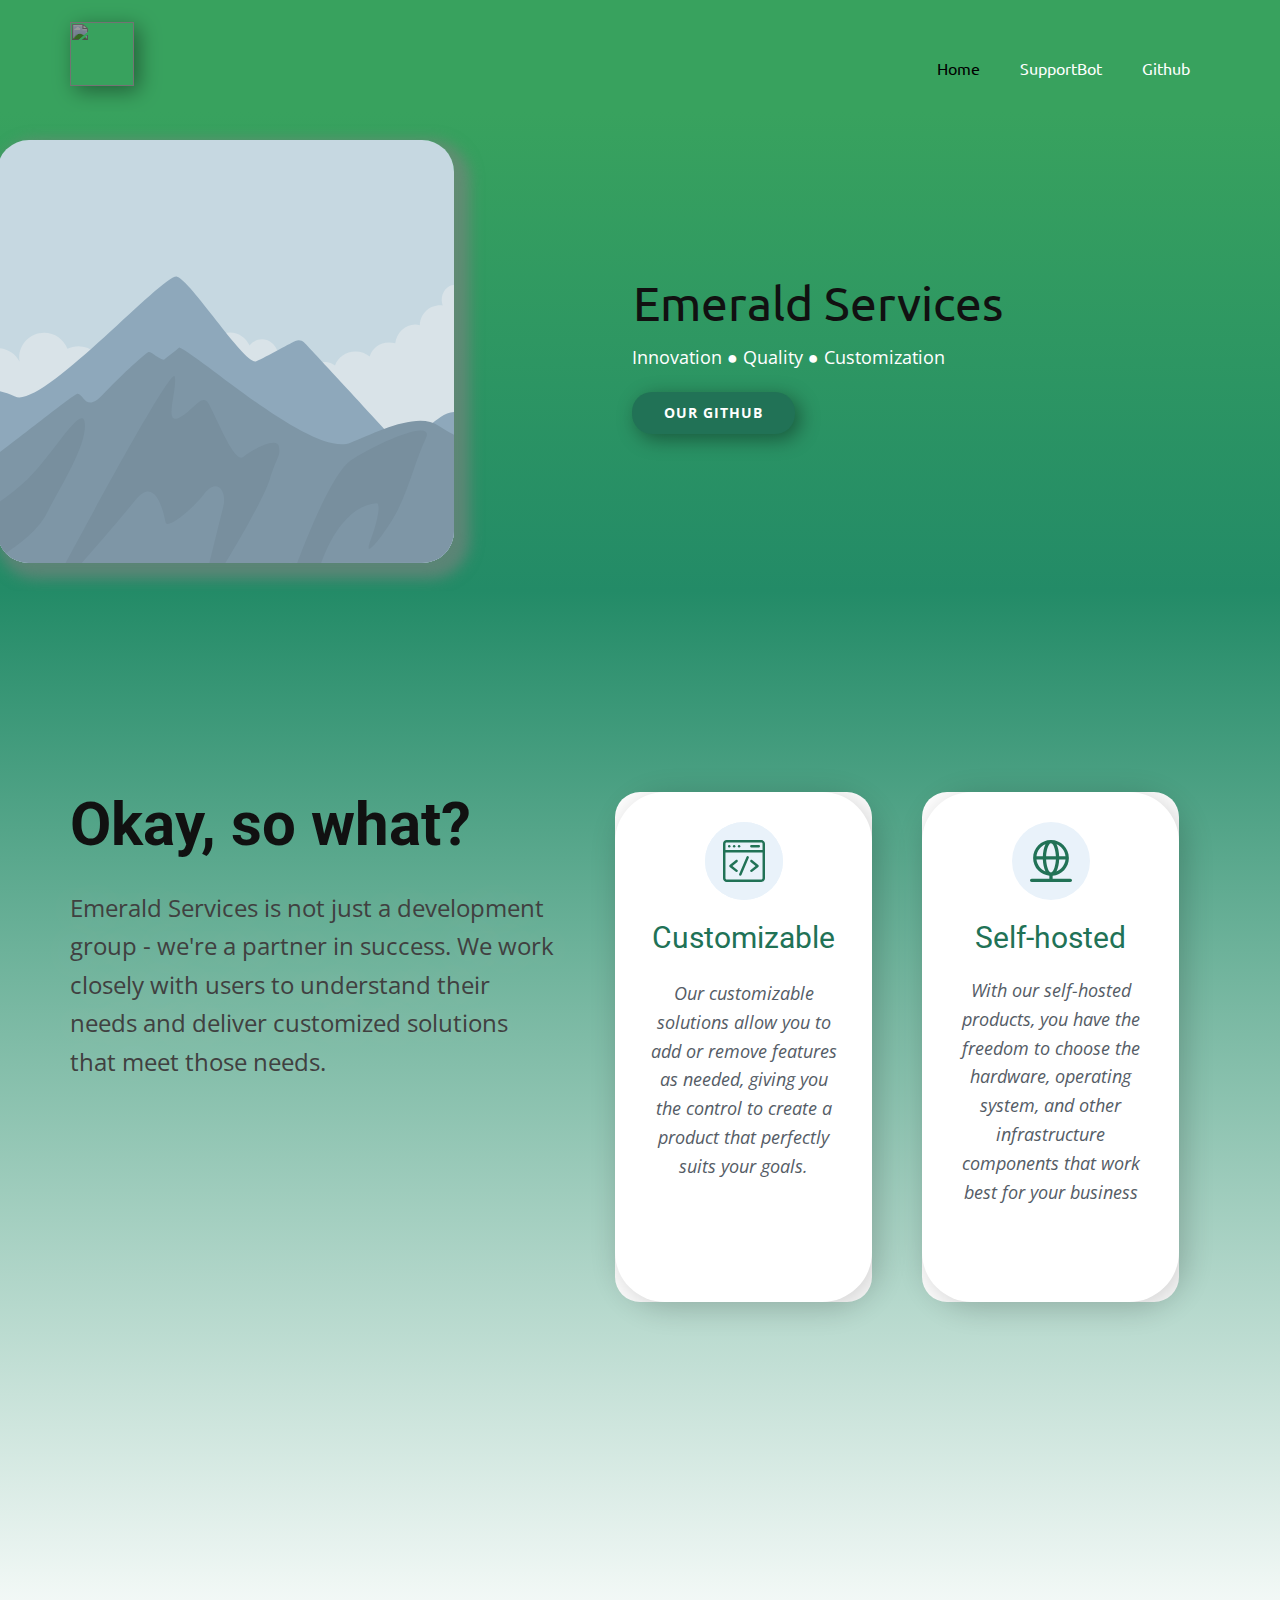
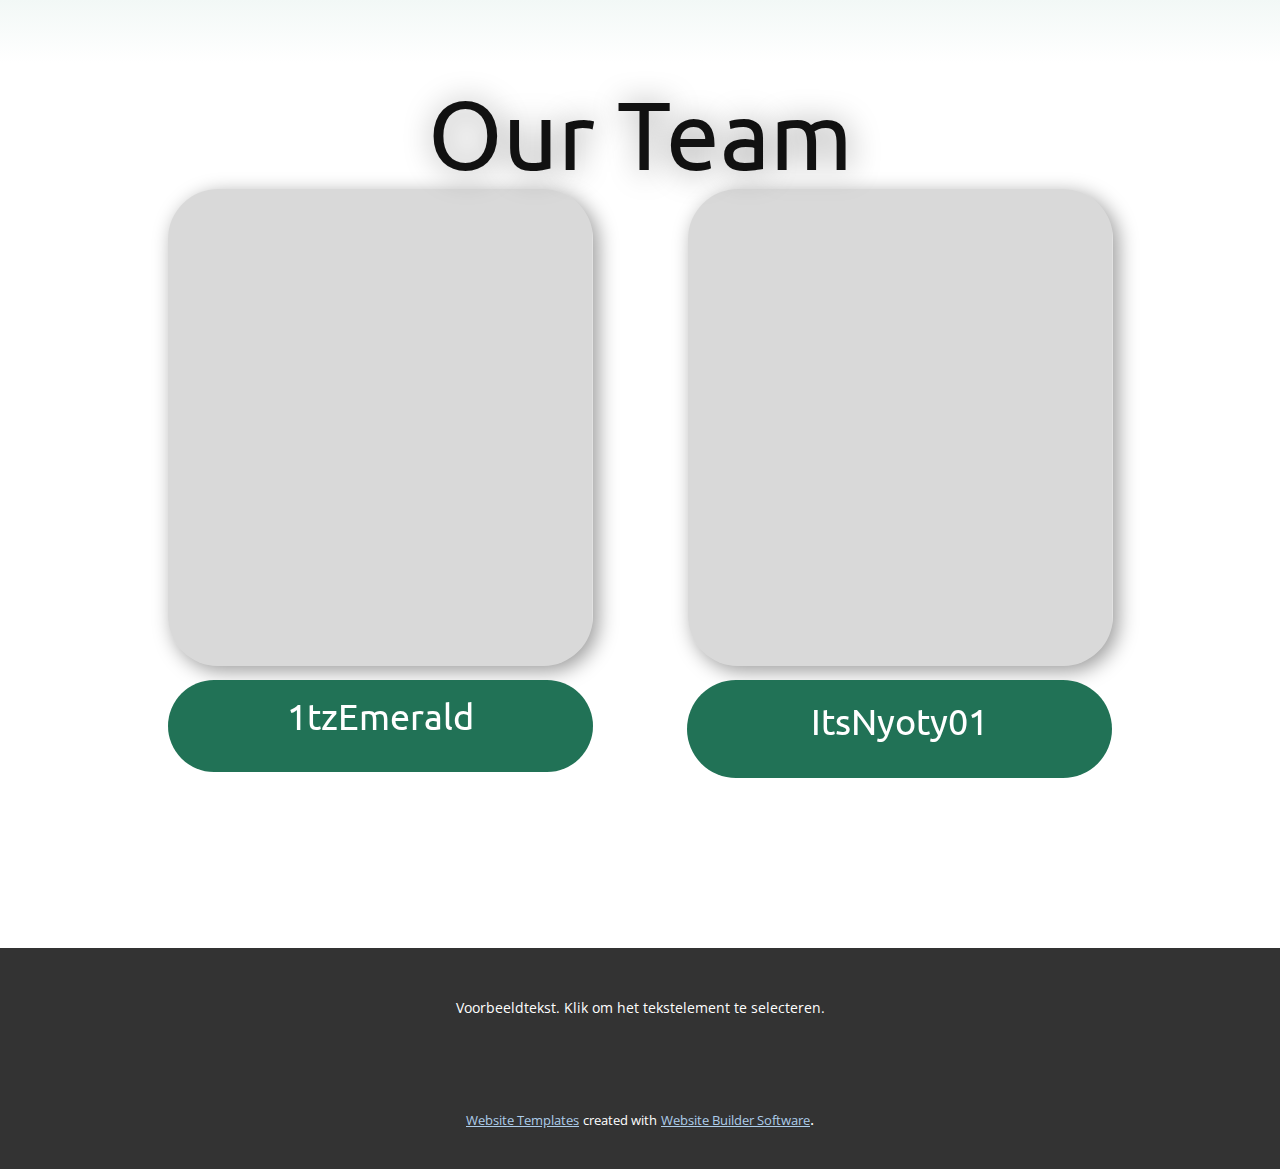
==== Home.html @ fb270f33 "Add files via upload" ====
<!DOCTYPE html>
<html style="font-size: 16px;" lang="nl"><head>
    <meta name="viewport" content="width=device-width, initial-scale=1.0">
    <meta charset="utf-8">
    <meta name="keywords" content="​We do business, not just marketing., Hosting is even better with all these&nbsp;FREE features, ​About Eagle Building Company, 16, 120, 977, 40, Meet our team, Pricing Table, ​Large payments volume or unique business model?, ​What do our users say?, Download it now">
    <meta name="description" content="">
    <title>Home</title>
    <link rel="stylesheet" href="nicepage.css" media="screen">
<link rel="stylesheet" href="Home.css" media="screen">
    <script class="u-script" type="text/javascript" src="jquery.js" defer=""></script>
    <script class="u-script" type="text/javascript" src="nicepage.js" defer=""></script>
    <meta name="generator" content="Nicepage 5.8.13, nicepage.com">
    
    <link id="u-theme-google-font" rel="stylesheet" href="https://fonts.googleapis.com/css?family=Roboto:100,100i,300,300i,400,400i,500,500i,700,700i,900,900i|Open+Sans:300,300i,400,400i,500,500i,600,600i,700,700i,800,800i">
    <link id="u-page-google-font" rel="stylesheet" href="https://fonts.googleapis.com/css?family=Ubuntu:300,300i,400,400i,500,500i,700,700i">
    
    
    
    
    <script type="application/ld+json">{
		"@context": "http://schema.org",
		"@type": "Organization",
		"name": "",
		"logo": "images/EmeraldGFX_Logo_TP.png"
}</script>
    <meta name="theme-color" content="#478ac9">
    <meta property="og:title" content="Home">
    <meta property="og:type" content="website">
  <meta data-intl-tel-input-cdn-path="intlTelInput/" /></head>
  <body class="u-body u-xl-mode" data-lang="nl"><header class="u-clearfix u-custom-color-1 u-header u-header" id="sec-3be1"><div class="u-clearfix u-sheet u-sheet-1">
        <a href="https://nicepage.com" class="u-image u-logo u-image-1" data-image-width="1080" data-image-height="1080">
          <img src="images/EmeraldGFX_Logo_TP.png" class="u-logo-image u-logo-image-1">
        </a>
        <nav class="u-menu u-menu-one-level u-offcanvas u-menu-1">
          <div class="menu-collapse u-custom-font u-font-ubuntu" style="font-size: 1rem; letter-spacing: 0px;">
            <a class="u-button-style u-custom-border-radius u-custom-left-right-menu-spacing u-custom-padding-bottom u-custom-text-active-color u-custom-text-shadow u-custom-text-shadow-blur u-custom-text-shadow-color u-custom-text-shadow-transparency u-custom-text-shadow-x u-custom-text-shadow-y u-custom-top-bottom-menu-spacing u-nav-link u-text-active-palette-1-base u-text-hover-palette-2-base" href="#">
              <svg class="u-svg-link" viewBox="0 0 24 24"><use xmlns:xlink="http://www.w3.org/1999/xlink" xlink:href="#menu-hamburger"></use></svg>
              <svg class="u-svg-content" version="1.1" id="menu-hamburger" viewBox="0 0 16 16" x="0px" y="0px" xmlns:xlink="http://www.w3.org/1999/xlink" xmlns="http://www.w3.org/2000/svg"><g><rect y="1" width="16" height="2"></rect><rect y="7" width="16" height="2"></rect><rect y="13" width="16" height="2"></rect>
</g></svg>
            </a>
          </div>
          <div class="u-custom-menu u-nav-container">
            <ul class="u-custom-font u-font-ubuntu u-nav u-unstyled u-nav-1"><li class="u-nav-item"><a class="u-button-style u-nav-link u-text-active-black u-text-hover-palette-2-base" href="#" style="padding: 10px 20px;">Home</a>
</li><li class="u-nav-item"><a class="u-button-style u-nav-link u-text-active-black u-text-hover-palette-2-base" href="#" style="padding: 10px 20px;">SupportBot</a>
</li><li class="u-nav-item"><a class="u-button-style u-nav-link u-text-active-black u-text-hover-palette-2-base" href="#" target="_blank" style="padding: 10px 20px;">Github</a>
</li></ul>
          </div>
          <div class="u-custom-menu u-nav-container-collapse">
            <div class="u-black u-container-style u-inner-container-layout u-opacity u-opacity-95 u-sidenav">
              <div class="u-inner-container-layout u-sidenav-overflow">
                <div class="u-menu-close"></div>
                <ul class="u-align-center u-nav u-popupmenu-items u-unstyled u-nav-2"><li class="u-nav-item"><a class="u-button-style u-nav-link" href="#">Home</a>
</li><li class="u-nav-item"><a class="u-button-style u-nav-link" href="#">SupportBot</a>
</li><li class="u-nav-item"><a class="u-button-style u-nav-link" href="#" target="_blank">Github</a>
</li></ul>
              </div>
            </div>
            <div class="u-black u-menu-overlay u-opacity u-opacity-70"></div>
          </div>
        </nav>
      </div></header>
    <section class="u-clearfix u-gradient u-section-1" id="sec-ce3c">
      <div class="u-clearfix u-sheet u-sheet-1">
        <img class="u-align-left u-image u-image-round u-radius-32 u-image-1" data-image-width="2000" data-image-height="1333" src="[data-uri]">
        <h2 class="u-custom-font u-font-ubuntu u-text u-text-default u-text-1">Emerald Services</h2>
        <p class="u-text u-text-2"> Innovation ● Quality ● Customization</p>
        <a href="" class="u-border-none u-btn u-btn-round u-button-style u-custom-color-3 u-radius-20 u-btn-1">Our github</a>
      </div>
    </section>
    <section class="u-align-center u-clearfix u-gradient u-section-2" id="carousel_ff1e">
      <div class="u-clearfix u-sheet u-sheet-1">
        <div class="u-align-left u-container-style u-group u-shape-rectangle u-group-1">
          <div class="u-container-layout u-container-layout-1">
            <h1 class="u-text u-text-1">Okay, so what?</h1>
            <p class="u-text u-text-grey-75 u-text-2"> Emerald Services is not just a development group - we're a partner in success. We work closely with users to understand their needs and deliver customized solutions that meet those needs.</p>
          </div>
        </div>
        <div class="u-clearfix u-expanded-width-sm u-expanded-width-xs u-gutter-50 u-layout-wrap u-layout-wrap-1">
          <div class="u-gutter-0 u-layout">
            <div class="u-layout-row">
              <div class="u-size-30">
                <div class="u-layout-col">
                  <div class="u-align-center u-container-style u-layout-cell u-radius-50 u-shape-round u-size-60 u-white u-layout-cell-1">
                    <div class="u-container-layout u-container-layout-2"><span class="u-icon u-icon-circle u-palette-1-light-3 u-text-custom-color-3 u-icon-1"><svg class="u-svg-link" preserveAspectRatio="xMidYMin slice" viewBox="0 0 512 512" style=""><use xmlns:xlink="http://www.w3.org/1999/xlink" xlink:href="#svg-f542"></use></svg><svg class="u-svg-content" viewBox="0 0 512 512" id="svg-f542"><path d="m467 1h-422c-24.813 0-45 20.187-45 45v420c0 24.813 20.187 45 45 45h422c24.813 0 45-20.187 45-45v-420c0-24.813-20.187-45-45-45zm-422 30h422c8.271 0 15 6.729 15 15v75h-452v-75c0-8.271 6.729-15 15-15zm422 450h-422c-8.271 0-15-6.729-15-15v-315h452v315c0 8.271-6.729 15-15 15z"></path><path d="m306.909 197.213c-7.614-3.263-16.433.264-19.696 7.878l-90 210c-3.264 7.614.264 16.433 7.878 19.696 7.617 3.264 16.434-.266 19.696-7.878l90-210c3.264-7.615-.264-16.433-7.878-19.696z"></path><path d="m177.713 246.629c-5.176-6.469-14.617-7.517-21.083-2.342l-75 60c-7.499 5.997-7.504 17.424 0 23.426l75 60c6.469 5.176 15.91 4.126 21.083-2.342 5.175-6.469 4.127-15.909-2.343-21.083l-60.358-48.288 60.358-48.287c6.47-5.175 7.518-14.614 2.343-21.084z"></path><path d="m430.37 304.287-75-60c-6.469-5.176-15.909-4.127-21.083 2.342-5.175 6.469-4.127 15.909 2.343 21.083l60.358 48.288-60.358 48.287c-6.47 5.175-7.518 14.614-2.343 21.083 5.182 6.476 14.623 7.512 21.083 2.342l75-60c7.499-5.997 7.504-17.423 0-23.425z"></path><circle cx="76" cy="76" r="15"></circle><circle cx="136" cy="76" r="15"></circle><circle cx="196" cy="76" r="15"></circle><path d="m346 91h90c8.284 0 15-6.716 15-15s-6.716-15-15-15h-90c-8.284 0-15 6.716-15 15s6.716 15 15 15z"></path></svg></span><span class="u-icon u-icon-circle u-palette-1-light-3 u-text-custom-color-3 u-icon-2"><svg class="u-svg-link" preserveAspectRatio="xMidYMin slice" viewBox="0 0 512 512" style=""><use xmlns:xlink="http://www.w3.org/1999/xlink" xlink:href="#svg-0413"></use></svg><svg class="u-svg-content" viewBox="0 0 512 512" id="svg-0413"><path d="m467 1h-422c-24.813 0-45 20.187-45 45v420c0 24.813 20.187 45 45 45h422c24.813 0 45-20.187 45-45v-420c0-24.813-20.187-45-45-45zm-422 30h422c8.271 0 15 6.729 15 15v75h-452v-75c0-8.271 6.729-15 15-15zm422 450h-422c-8.271 0-15-6.729-15-15v-315h452v315c0 8.271-6.729 15-15 15z"></path><path d="m306.909 197.213c-7.614-3.263-16.433.264-19.696 7.878l-90 210c-3.264 7.614.264 16.433 7.878 19.696 7.617 3.264 16.434-.266 19.696-7.878l90-210c3.264-7.615-.264-16.433-7.878-19.696z"></path><path d="m177.713 246.629c-5.176-6.469-14.617-7.517-21.083-2.342l-75 60c-7.499 5.997-7.504 17.424 0 23.426l75 60c6.469 5.176 15.91 4.126 21.083-2.342 5.175-6.469 4.127-15.909-2.343-21.083l-60.358-48.288 60.358-48.287c6.47-5.175 7.518-14.614 2.343-21.084z"></path><path d="m430.37 304.287-75-60c-6.469-5.176-15.909-4.127-21.083 2.342-5.175 6.469-4.127 15.909 2.343 21.083l60.358 48.288-60.358 48.287c-6.47 5.175-7.518 14.614-2.343 21.083 5.182 6.476 14.623 7.512 21.083 2.342l75-60c7.499-5.997 7.504-17.423 0-23.425z"></path><circle cx="76" cy="76" r="15"></circle><circle cx="136" cy="76" r="15"></circle><circle cx="196" cy="76" r="15"></circle><path d="m346 91h90c8.284 0 15-6.716 15-15s-6.716-15-15-15h-90c-8.284 0-15 6.716-15 15s6.716 15 15 15z"></path></svg></span>
                      <h3 class="u-text u-text-custom-color-3 u-text-default u-text-3">Customizable</h3>
                      <p class="u-text u-text-palette-5-dark-2 u-text-4"> Our customizable solutions allow you to add or remove features as needed, giving you the control to create a product that perfectly suits your goals.</p>
                    </div>
                  </div>
                </div>
              </div>
              <div class="u-size-30">
                <div class="u-layout-col">
                  <div class="u-align-center u-container-style u-layout-cell u-radius-50 u-shape-round u-size-60 u-white u-layout-cell-2">
                    <div class="u-container-layout u-container-layout-3"><span class="u-icon u-icon-circle u-palette-1-light-3 u-text-custom-color-3 u-icon-3"><svg class="u-svg-link" preserveAspectRatio="xMidYMin slice" viewBox="0 0 512 512" style=""><use xmlns:xlink="http://www.w3.org/1999/xlink" xlink:href="#svg-e131"></use></svg><svg class="u-svg-content" viewBox="0 0 512 512" id="svg-e131"><path d="m492 472h-216v-36.914062c109.730469-9.914063 198-102.0625 198-217.085938 0-120.480469-97.5-218-218-218-120.480469 0-218 97.5-218 218 0 58.230469 22.675781 112.976562 63.851562 154.148438 36.421876 36.425781 83.46875 58.359374 134.148438 62.9375v36.914062h-216c-11.046875 0-20 8.953125-20 20s8.953125 20 20 20h472c11.046875 0 20-8.953125 20-20s-8.953125-20-20-20zm-59.128906-274h-77.261719c-1.832031-47.128906-10.902344-103.070312-32.40625-144.816406 59.027344 24.160156 102.289063 79.132812 109.667969 144.816406zm-77.261719 40h77.261719c-7.378906 65.683594-50.640625 120.65625-109.667969 144.816406 21.519531-41.777344 30.578125-97.742187 32.40625-144.816406zm-99.609375-198c38.996094 0 57.757812 114.359375 59.582031 158h-119.164062c2.320312-55.503906 23.808593-158 59.582031-158zm-176.871094 198h77.261719c1.832031 47.132812 10.902344 103.070312 32.40625 144.816406-59.027344-24.160156-102.289063-79.132812-109.667969-144.816406zm77.261719-40h-77.261719c7.378906-65.683594 50.640625-120.65625 109.667969-144.816406-21.523437 41.777344-30.578125 97.746094-32.40625 144.816406zm99.609375 198c-38.996094 0-57.757812-114.359375-59.582031-158h119.160156c-2.308594 55.320312-23.777344 158-59.578125 158zm0 0"></path></svg></span>
                      <h3 class="u-text u-text-custom-color-3 u-text-default u-text-5">Self-hosted</h3>
                      <p class="u-text u-text-palette-5-dark-2 u-text-6"> With our self-hosted products, you have the freedom to choose the hardware, operating system, and other infrastructure components that work best for your business</p>
                    </div>
                  </div>
                </div>
              </div>
            </div>
          </div>
        </div>
      </div>
    </section>
    <section class="u-clearfix u-section-3" id="sec-f8dd">
      <div class="u-clearfix u-sheet u-sheet-1">
        <h1 class="u-align-center u-custom-font u-font-ubuntu u-text u-text-default u-title u-text-1">Our Team</h1>
        <div class="u-expanded-width-md u-expanded-width-sm u-expanded-width-xs u-list u-list-1">
          <div class="u-repeater u-repeater-1">
            <div class="u-container-style u-image u-list-item u-radius-50 u-repeater-item u-shading u-image-1" data-image-width="1000" data-image-height="1000" data-animation-name="pulse" data-animation-duration="1000" data-animation-direction="" data-animation-delay="0">
              <div class="u-container-layout u-similar-container u-container-layout-1"></div>
            </div>
            <div class="u-container-style u-image u-image-contain u-list-item u-radius-50 u-repeater-item u-shading u-image-2" data-image-width="533" data-image-height="533" data-animation-name="pulse" data-animation-duration="1000" data-animation-direction="" data-animation-delay="0">
              <div class="u-container-layout u-similar-container u-container-layout-2"></div>
            </div>
          </div>
        </div>
        <div class="u-container-style u-custom-color-3 u-expanded-width-xs u-group u-radius-50 u-shape-round u-group-1">
          <div class="u-container-layout u-valign-middle-md u-valign-middle-sm u-valign-middle-xs u-container-layout-3">
            <h3 class="u-align-center u-custom-font u-font-ubuntu u-text u-text-default u-text-2">1tzEmerald<br>
            </h3>
          </div>
        </div>
        <div class="u-container-style u-custom-color-3 u-expanded-width-xs u-group u-radius-50 u-shape-round u-group-2">
          <div class="u-container-layout u-valign-top-md u-valign-top-sm u-valign-top-xs u-container-layout-4">
            <h3 class="u-align-center u-custom-font u-font-ubuntu u-text u-text-default u-text-3">ItsNyoty01</h3>
          </div>
        </div>
      </div>
    </section>
    
    
    <footer class="u-align-center u-clearfix u-footer u-grey-80 u-footer" id="sec-9185"><div class="u-clearfix u-sheet u-sheet-1">
        <p class="u-small-text u-text u-text-variant u-text-1">Voorbeeldtekst. Klik om het tekstelement te selecteren.</p>
      </div></footer>
    <section class="u-backlink u-clearfix u-grey-80">
      <a class="u-link" href="https://nicepage.com/website-templates" target="_blank">
        <span>Website Templates</span>
      </a>
      <p class="u-text">
        <span>created with</span>
      </p>
      <a class="u-link" href="" target="_blank">
        <span>Website Builder Software</span>
      </a>. 
    </section>
  
</body></html>
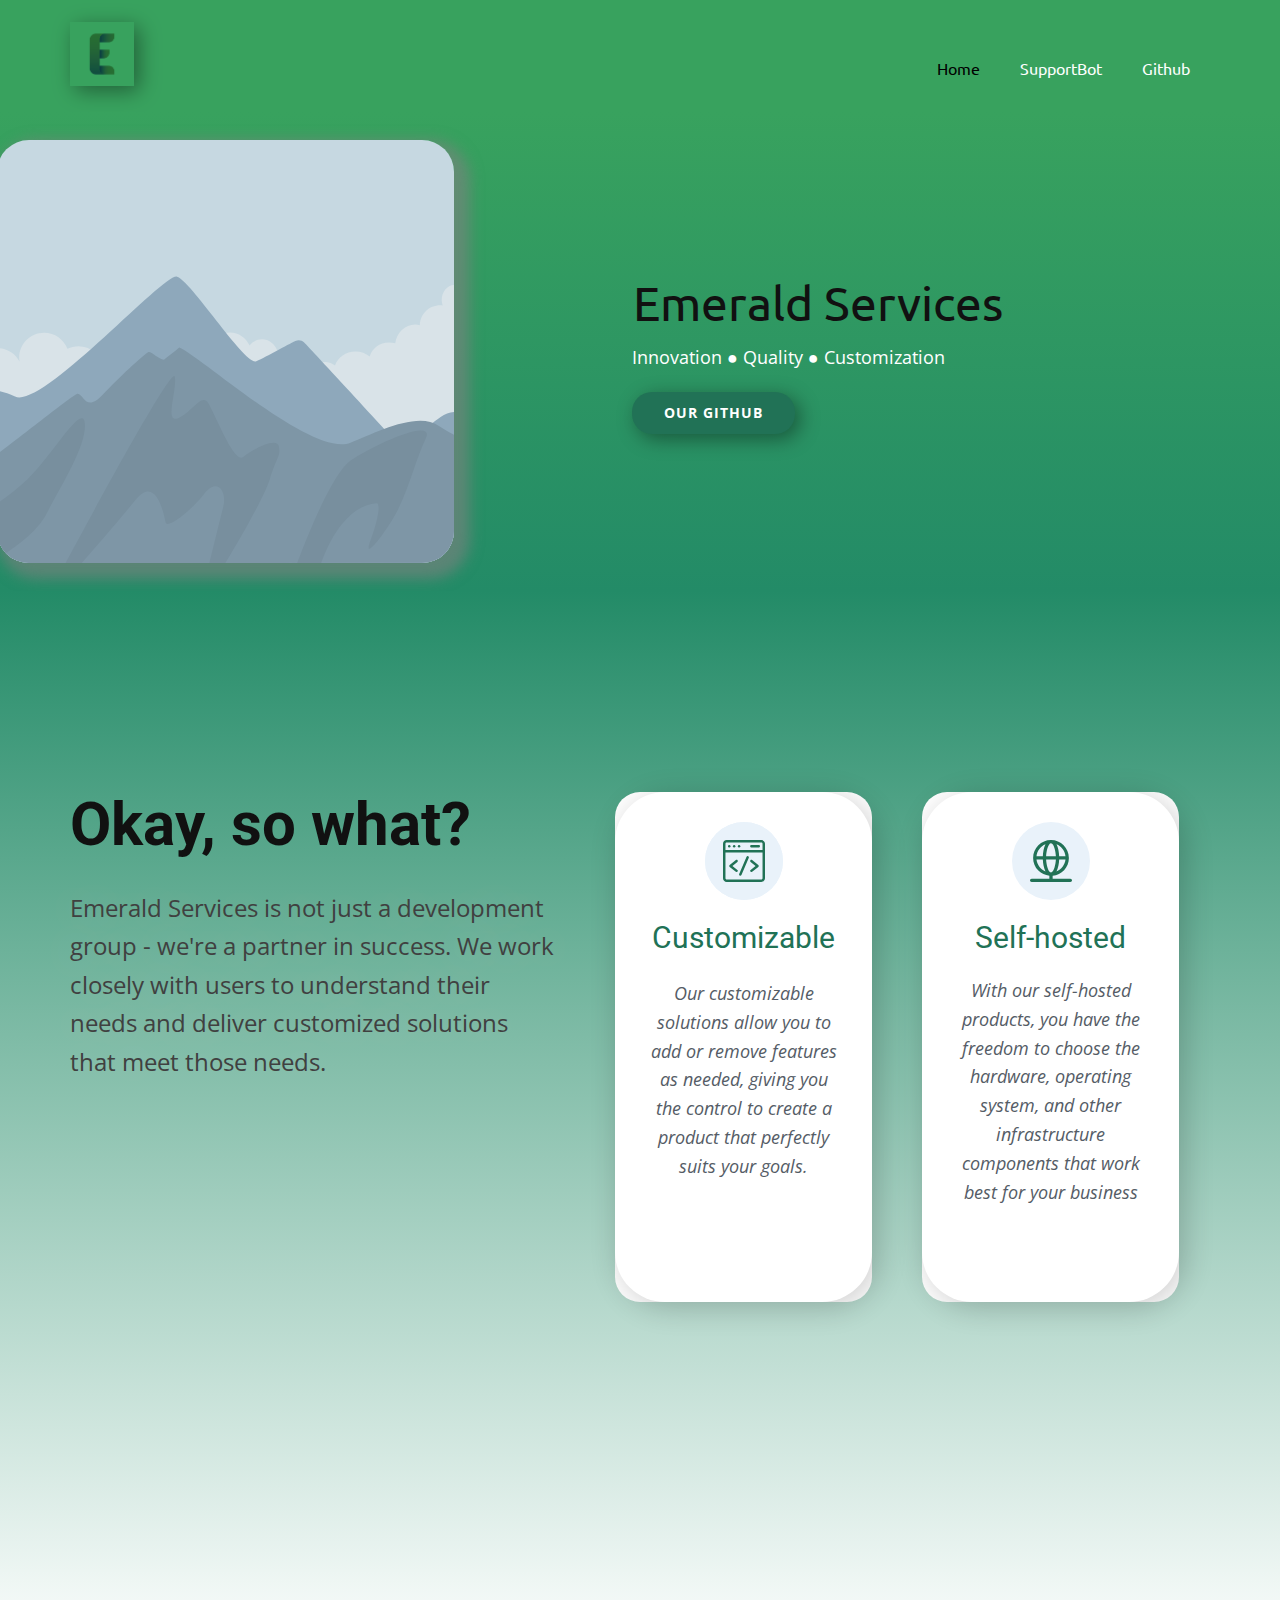
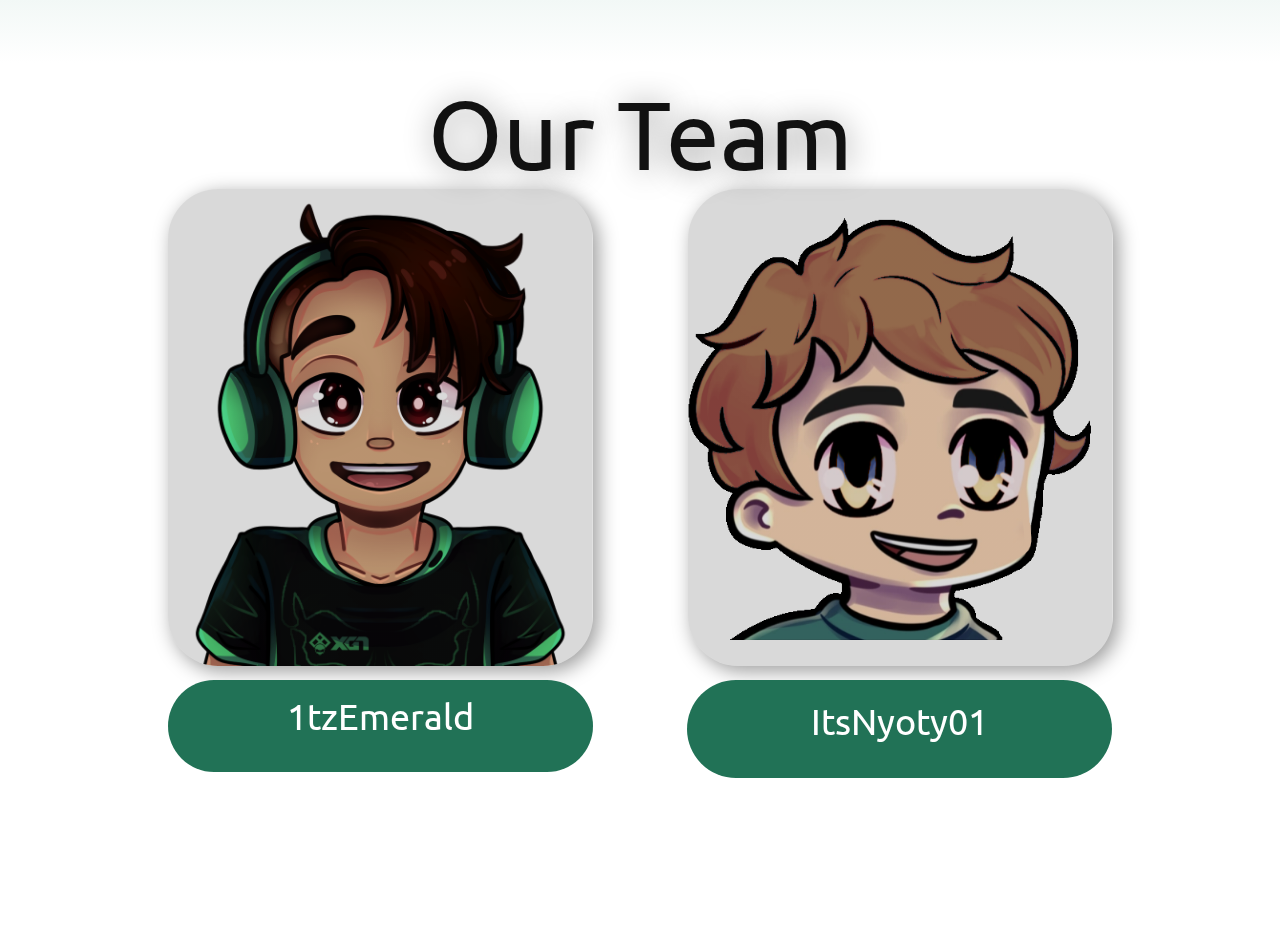
==== commit 55bb89f5: "Update Home.html" ====
--- a/Home.html
+++ b/Home.html
@@ -1,16 +1,14 @@
 <!DOCTYPE html>
-<html style="font-size: 16px;" lang="nl"><head>
+<html style="font-size: 16px;" lang="en"><head>
     <meta name="viewport" content="width=device-width, initial-scale=1.0">
     <meta charset="utf-8">
-    <meta name="keywords" content="​We do business, not just marketing., Hosting is even better with all these&nbsp;FREE features, ​About Eagle Building Company, 16, 120, 977, 40, Meet our team, Pricing Table, ​Large payments volume or unique business model?, ​What do our users say?, Download it now">
+    <meta name="keywords" content="SupportBot Emerald Services Development Discord.js discordbot">
     <meta name="description" content="">
     <title>Home</title>
     <link rel="stylesheet" href="nicepage.css" media="screen">
 <link rel="stylesheet" href="Home.css" media="screen">
     <script class="u-script" type="text/javascript" src="jquery.js" defer=""></script>
-    <script class="u-script" type="text/javascript" src="nicepage.js" defer=""></script>
-    <meta name="generator" content="Nicepage 5.8.13, nicepage.com">
-    
+    <script class="u-script" type="text/javascript" src="nicepage.js" defer=""></script>    
     <link id="u-theme-google-font" rel="stylesheet" href="https://fonts.googleapis.com/css?family=Roboto:100,100i,300,300i,400,400i,500,500i,700,700i,900,900i|Open+Sans:300,300i,400,400i,500,500i,600,600i,700,700i,800,800i">
     <link id="u-page-google-font" rel="stylesheet" href="https://fonts.googleapis.com/css?family=Ubuntu:300,300i,400,400i,500,500i,700,700i">
     
@@ -40,18 +38,18 @@
             </a>
           </div>
           <div class="u-custom-menu u-nav-container">
-            <ul class="u-custom-font u-font-ubuntu u-nav u-unstyled u-nav-1"><li class="u-nav-item"><a class="u-button-style u-nav-link u-text-active-black u-text-hover-palette-2-base" href="#" style="padding: 10px 20px;">Home</a>
-</li><li class="u-nav-item"><a class="u-button-style u-nav-link u-text-active-black u-text-hover-palette-2-base" href="#" style="padding: 10px 20px;">SupportBot</a>
-</li><li class="u-nav-item"><a class="u-button-style u-nav-link u-text-active-black u-text-hover-palette-2-base" href="#" target="_blank" style="padding: 10px 20px;">Github</a>
+            <ul class="u-custom-font u-font-ubuntu u-nav u-unstyled u-nav-1"><li class="u-nav-item"><a class="u-button-style u-nav-link u-text-active-black u-text-hover-palette-2-base" href="Home.html" style="padding: 10px 20px;">Home</a>
+</li><li class="u-nav-item"><a class="u-button-style u-nav-link u-text-active-black u-text-hover-palette-2-base" href="SupportBot.html" style="padding: 10px 20px;">SupportBot</a>
+</li><li class="u-nav-item"><a class="u-button-style u-nav-link u-text-active-black u-text-hover-palette-2-base" href="https://github.com/Emerald-Services/SupportBot" target="_blank" style="padding: 10px 20px;">Github</a>
 </li></ul>
           </div>
           <div class="u-custom-menu u-nav-container-collapse">
             <div class="u-black u-container-style u-inner-container-layout u-opacity u-opacity-95 u-sidenav">
               <div class="u-inner-container-layout u-sidenav-overflow">
                 <div class="u-menu-close"></div>
-                <ul class="u-align-center u-nav u-popupmenu-items u-unstyled u-nav-2"><li class="u-nav-item"><a class="u-button-style u-nav-link" href="#">Home</a>
-</li><li class="u-nav-item"><a class="u-button-style u-nav-link" href="#">SupportBot</a>
-</li><li class="u-nav-item"><a class="u-button-style u-nav-link" href="#" target="_blank">Github</a>
+                <ul class="u-align-center u-nav u-popupmenu-items u-unstyled u-nav-2"><li class="u-nav-item"><a class="u-button-style u-nav-link" href="Home.html">Home</a>
+</li><li class="u-nav-item"><a class="u-button-style u-nav-link" href="SupportBot.html">SupportBot</a>
+</li><li class="u-nav-item"><a class="u-button-style u-nav-link" href="https://github.com/Emerald-Services/SupportBot" target="_blank">Github</a>
 </li></ul>
               </div>
             </div>
@@ -129,21 +127,4 @@
         </div>
       </div>
     </section>
-    
-    
-    <footer class="u-align-center u-clearfix u-footer u-grey-80 u-footer" id="sec-9185"><div class="u-clearfix u-sheet u-sheet-1">
-        <p class="u-small-text u-text u-text-variant u-text-1">Voorbeeldtekst. Klik om het tekstelement te selecteren.</p>
-      </div></footer>
-    <section class="u-backlink u-clearfix u-grey-80">
-      <a class="u-link" href="https://nicepage.com/website-templates" target="_blank">
-        <span>Website Templates</span>
-      </a>
-      <p class="u-text">
-        <span>created with</span>
-      </p>
-      <a class="u-link" href="" target="_blank">
-        <span>Website Builder Software</span>
-      </a>. 
-    </section>
-  
-</body></html>+</body></html>
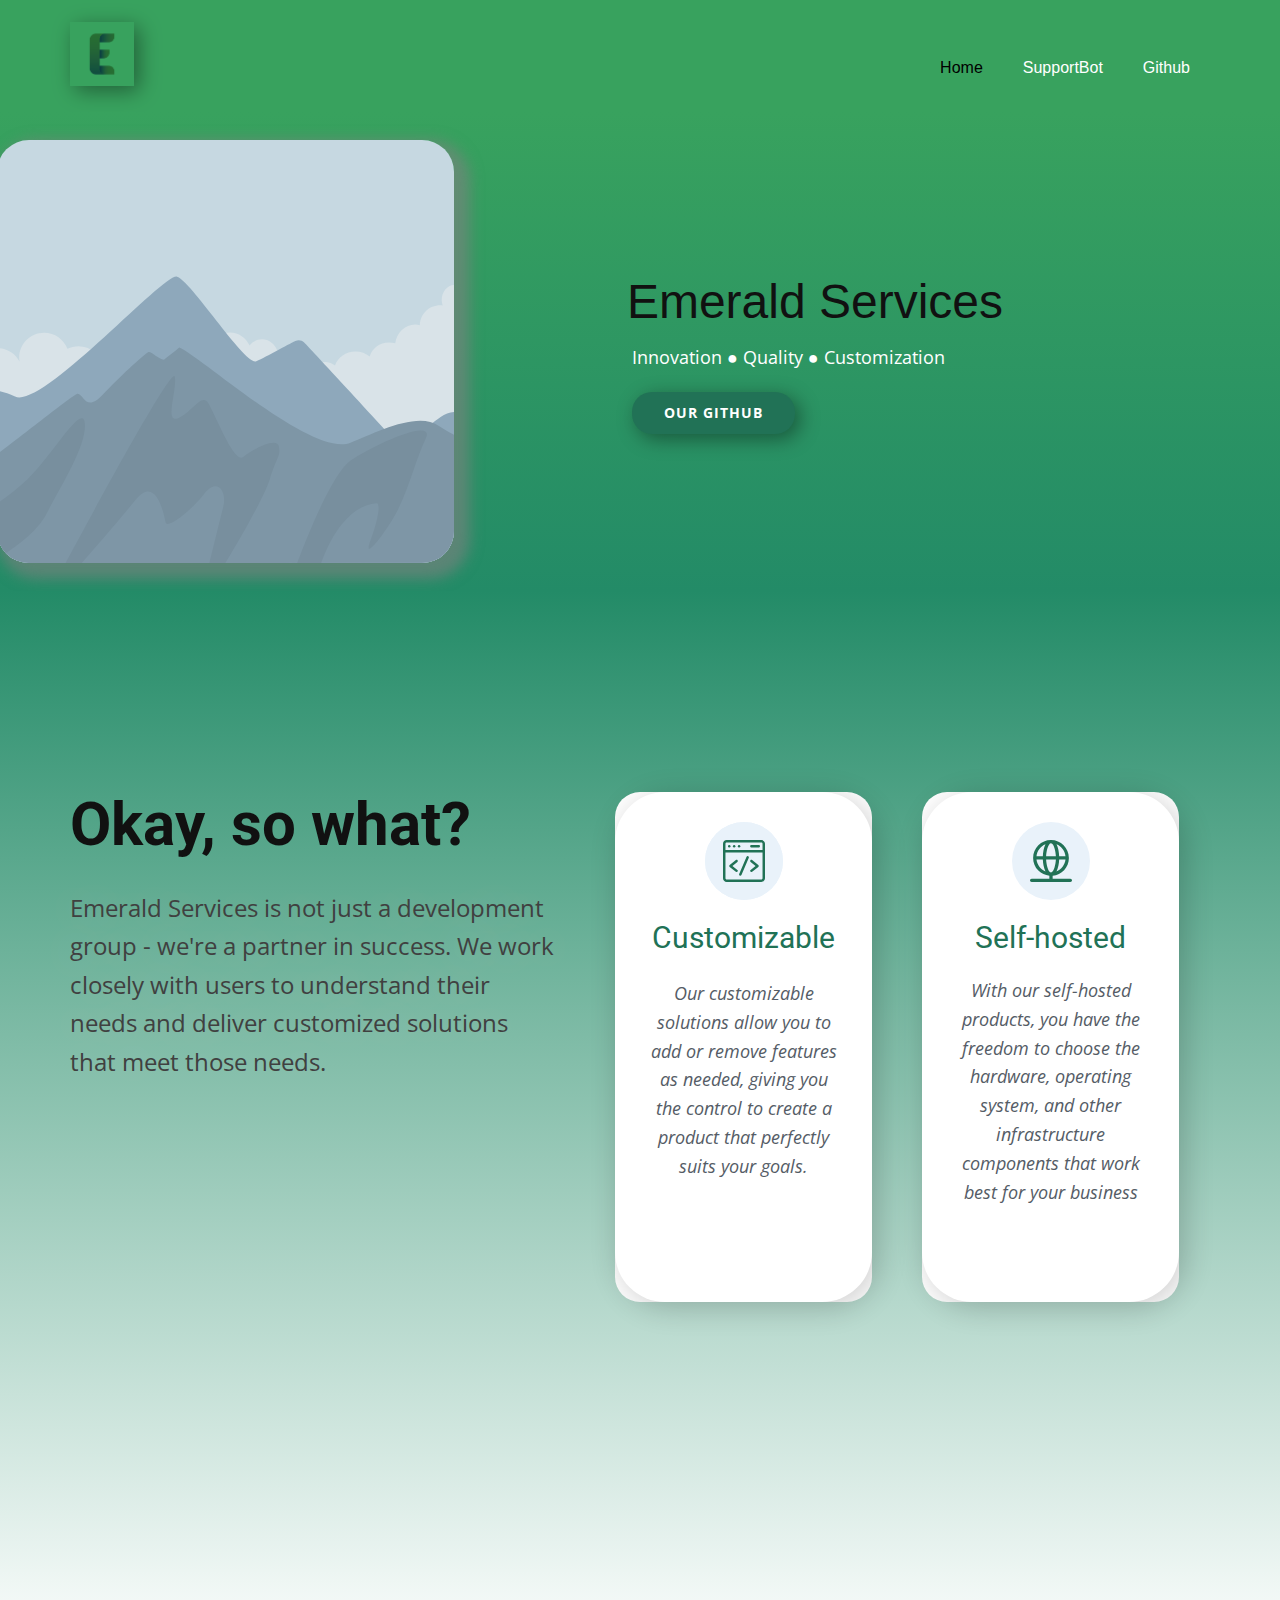
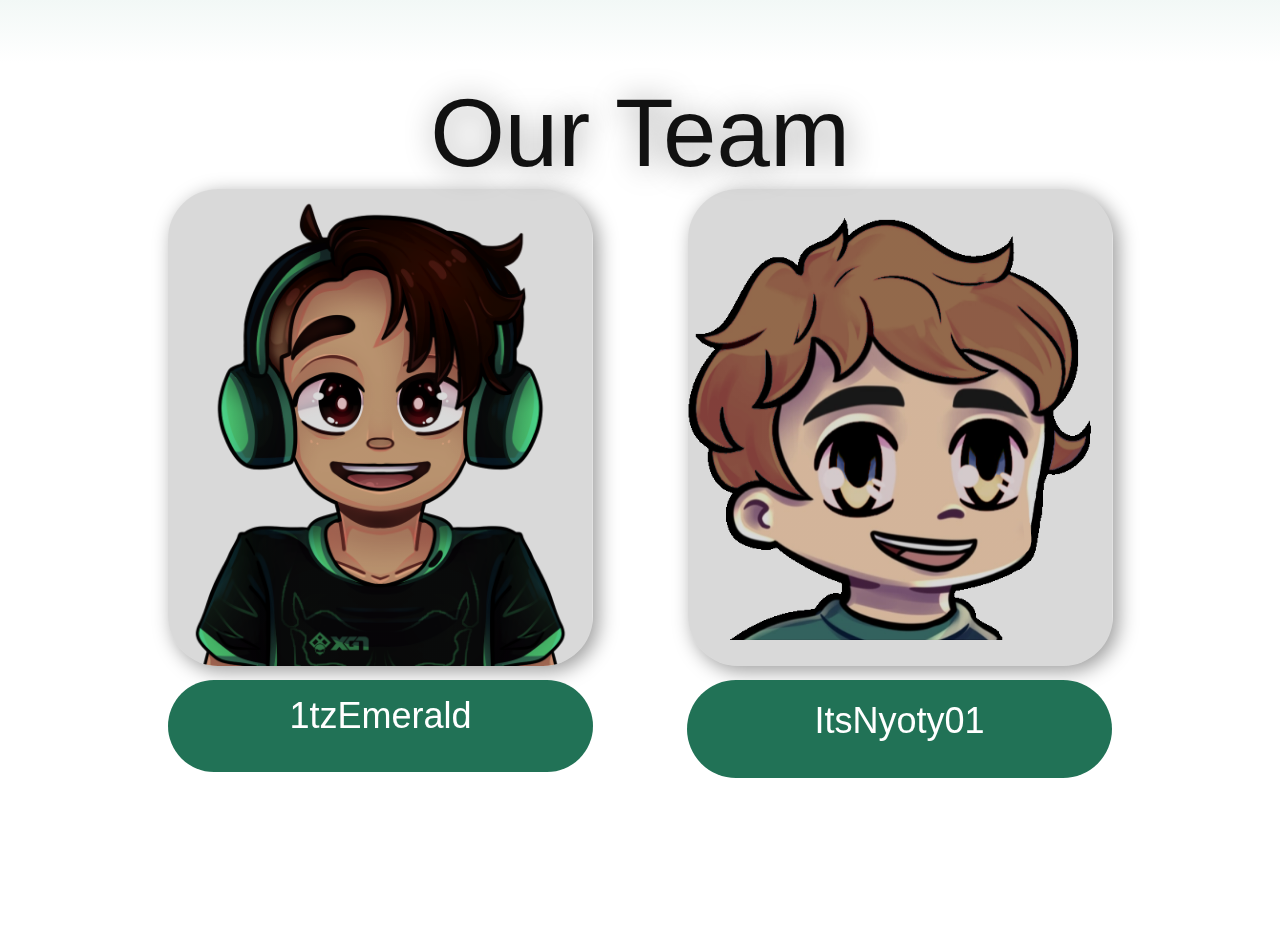
==== commit ca492729: "update" ====
--- a/Home.html
+++ b/Home.html
@@ -26,7 +26,7 @@
     <meta property="og:type" content="website">
   <meta data-intl-tel-input-cdn-path="intlTelInput/" /></head>
   <body class="u-body u-xl-mode" data-lang="nl"><header class="u-clearfix u-custom-color-1 u-header u-header" id="sec-3be1"><div class="u-clearfix u-sheet u-sheet-1">
-        <a href="https://nicepage.com" class="u-image u-logo u-image-1" data-image-width="1080" data-image-height="1080">
+        <a href="index.html" class="u-image u-logo u-image-1" data-image-width="1080" data-image-height="1080">
           <img src="images/EmeraldGFX_Logo_TP.png" class="u-logo-image u-logo-image-1">
         </a>
         <nav class="u-menu u-menu-one-level u-offcanvas u-menu-1">
--- a/nicepage.css
+++ b/nicepage.css
@@ -17685,7 +17685,7 @@
   font-family: 'PT Sans', sans-serif !important;
 }
 .u-font-ubuntu.u-custom-font {
-  font-family: Ubuntu, sans-serif !important;
+  font-family: Exo, sans-serif !important;
 }
 .u-font-titillium-web.u-custom-font {
   font-family: 'Titillium Web', sans-serif !important;
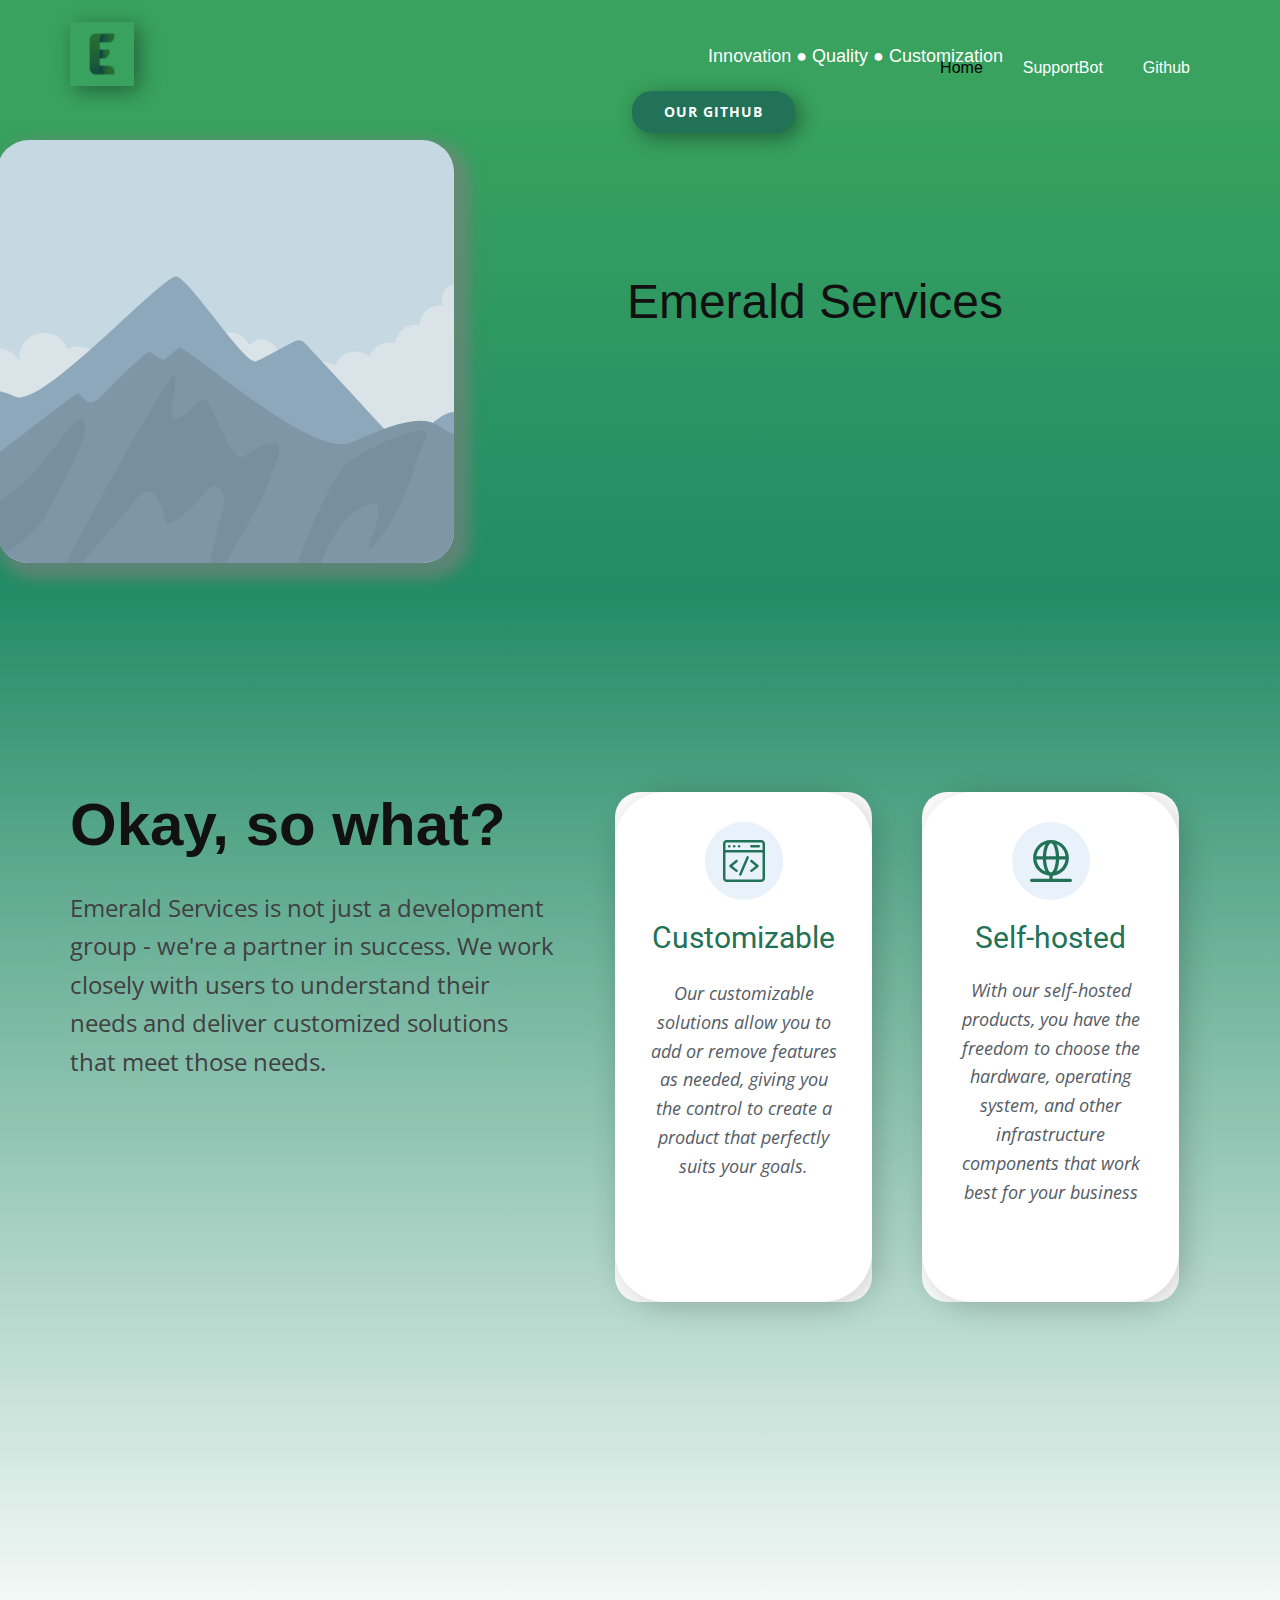
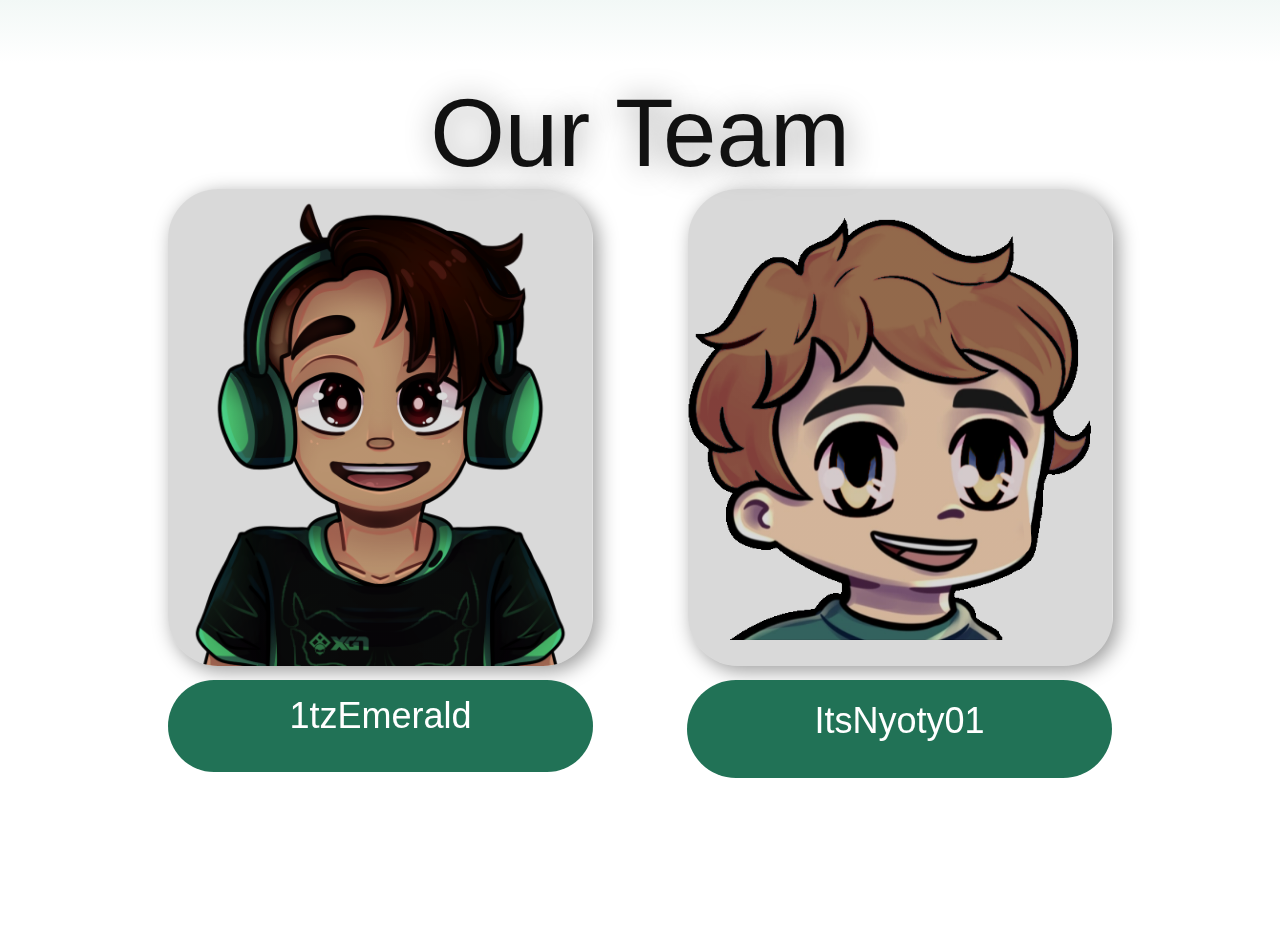
==== commit f264d361: "Update Home.html" ====
--- a/Home.html
+++ b/Home.html
@@ -61,7 +61,7 @@
       <div class="u-clearfix u-sheet u-sheet-1">
         <img class="u-align-left u-image u-image-round u-radius-32 u-image-1" data-image-width="2000" data-image-height="1333" src="[data-uri]">
         <h2 class="u-custom-font u-font-ubuntu u-text u-text-default u-text-1">Emerald Services</h2>
-        <p class="u-text u-text-2"> Innovation ● Quality ● Customization</p>
+        <p class="u-custom-font u-font-ubuntu u-text u-text-default u-text-1"> Innovation ● Quality ● Customization</p>
         <a href="" class="u-border-none u-btn u-btn-round u-button-style u-custom-color-3 u-radius-20 u-btn-1">Our github</a>
       </div>
     </section>
@@ -69,7 +69,7 @@
       <div class="u-clearfix u-sheet u-sheet-1">
         <div class="u-align-left u-container-style u-group u-shape-rectangle u-group-1">
           <div class="u-container-layout u-container-layout-1">
-            <h1 class="u-text u-text-1">Okay, so what?</h1>
+            <h1 class="u-custom-font u-font-ubuntu u-text u-text-default u-text-1">Okay, so what?</h1>
             <p class="u-text u-text-grey-75 u-text-2"> Emerald Services is not just a development group - we're a partner in success. We work closely with users to understand their needs and deliver customized solutions that meet those needs.</p>
           </div>
         </div>
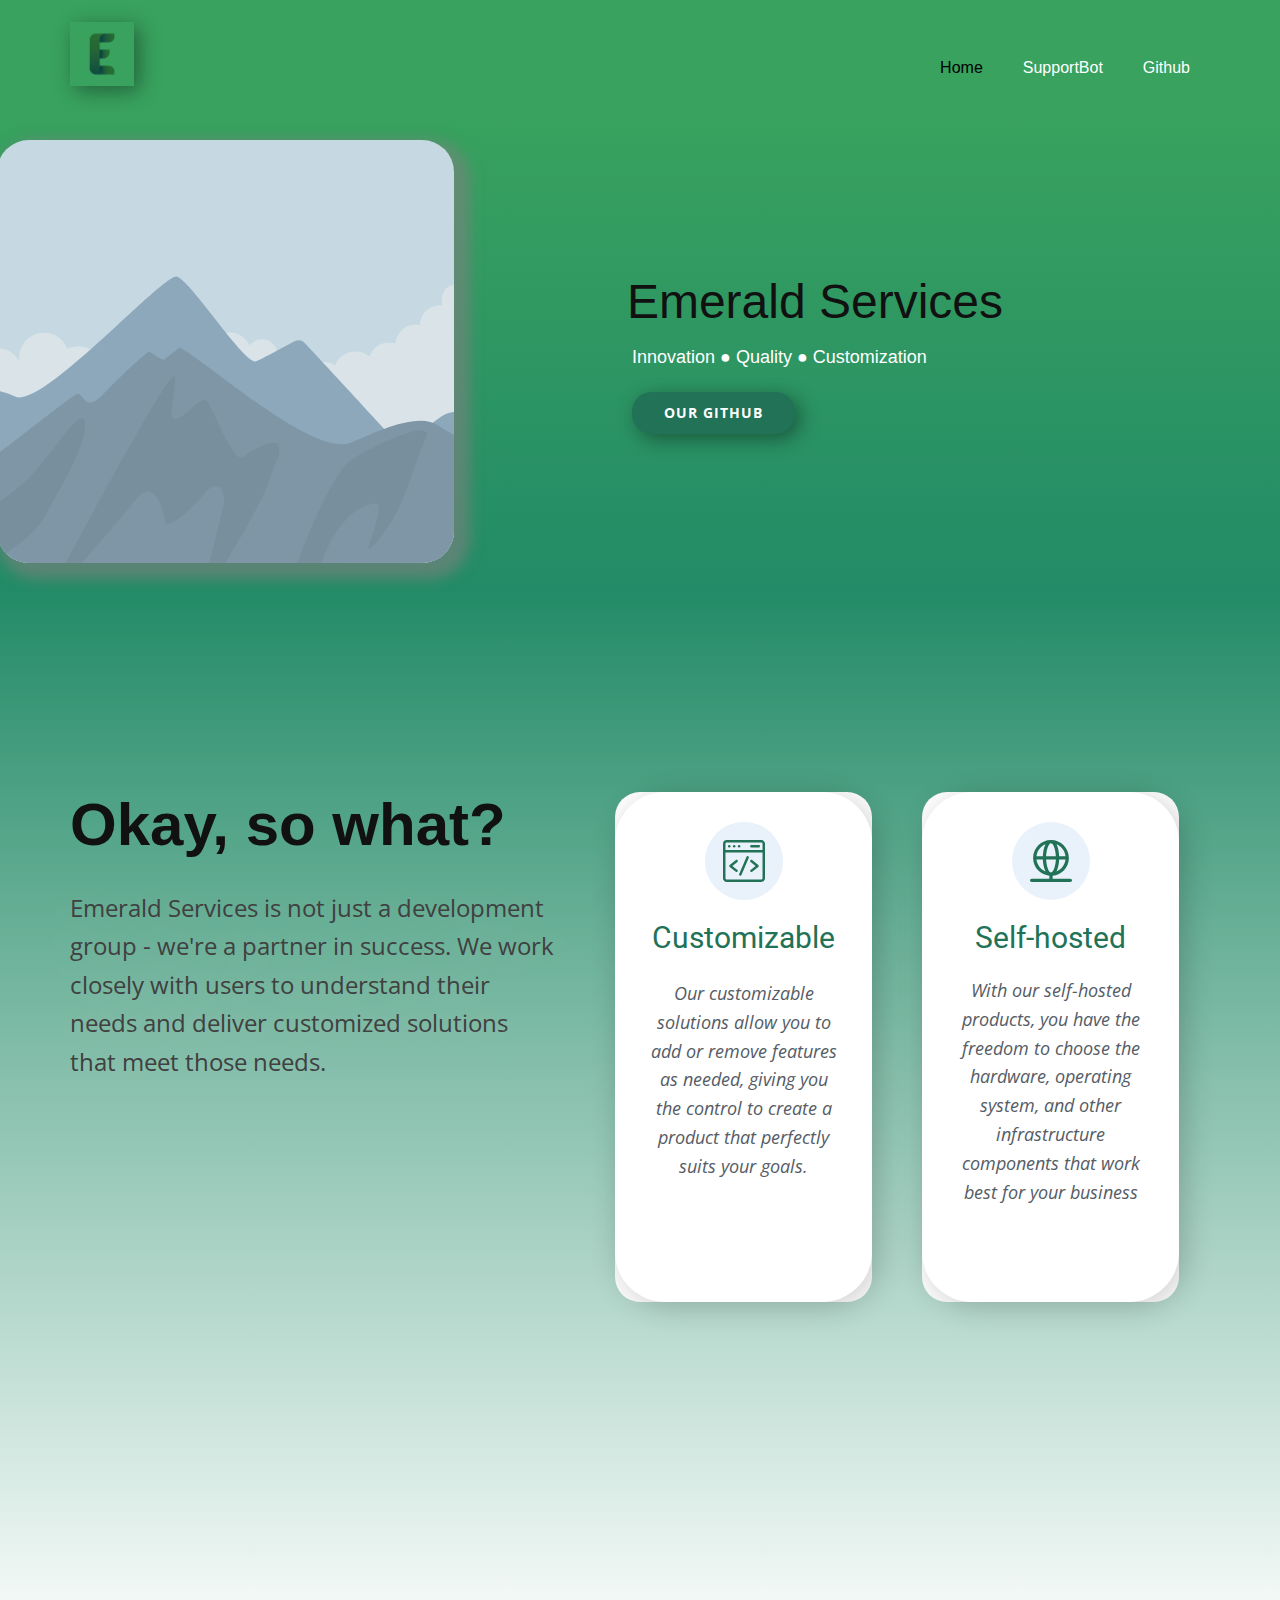
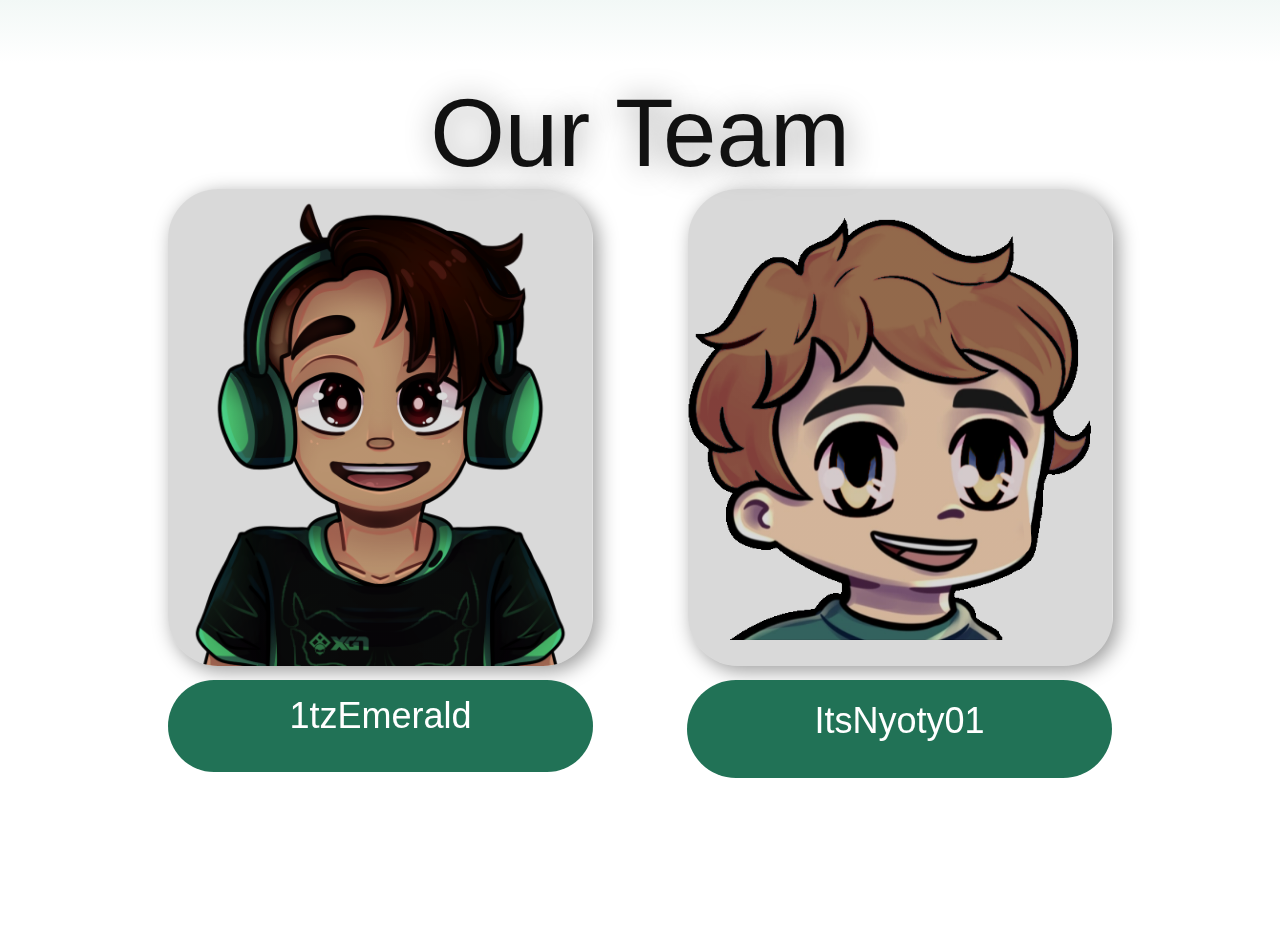
==== commit fa0d15aa: "Update Home.html" ====
--- a/Home.html
+++ b/Home.html
@@ -61,7 +61,7 @@
       <div class="u-clearfix u-sheet u-sheet-1">
         <img class="u-align-left u-image u-image-round u-radius-32 u-image-1" data-image-width="2000" data-image-height="1333" src="[data-uri]">
         <h2 class="u-custom-font u-font-ubuntu u-text u-text-default u-text-1">Emerald Services</h2>
-        <p class="u-custom-font u-font-ubuntu u-text u-text-default u-text-1"> Innovation ● Quality ● Customization</p>
+        <p class="u-custom-font u-font-ubuntu u-text u-text-default u-text-2"> Innovation ● Quality ● Customization</p>
         <a href="" class="u-border-none u-btn u-btn-round u-button-style u-custom-color-3 u-radius-20 u-btn-1">Our github</a>
       </div>
     </section>
